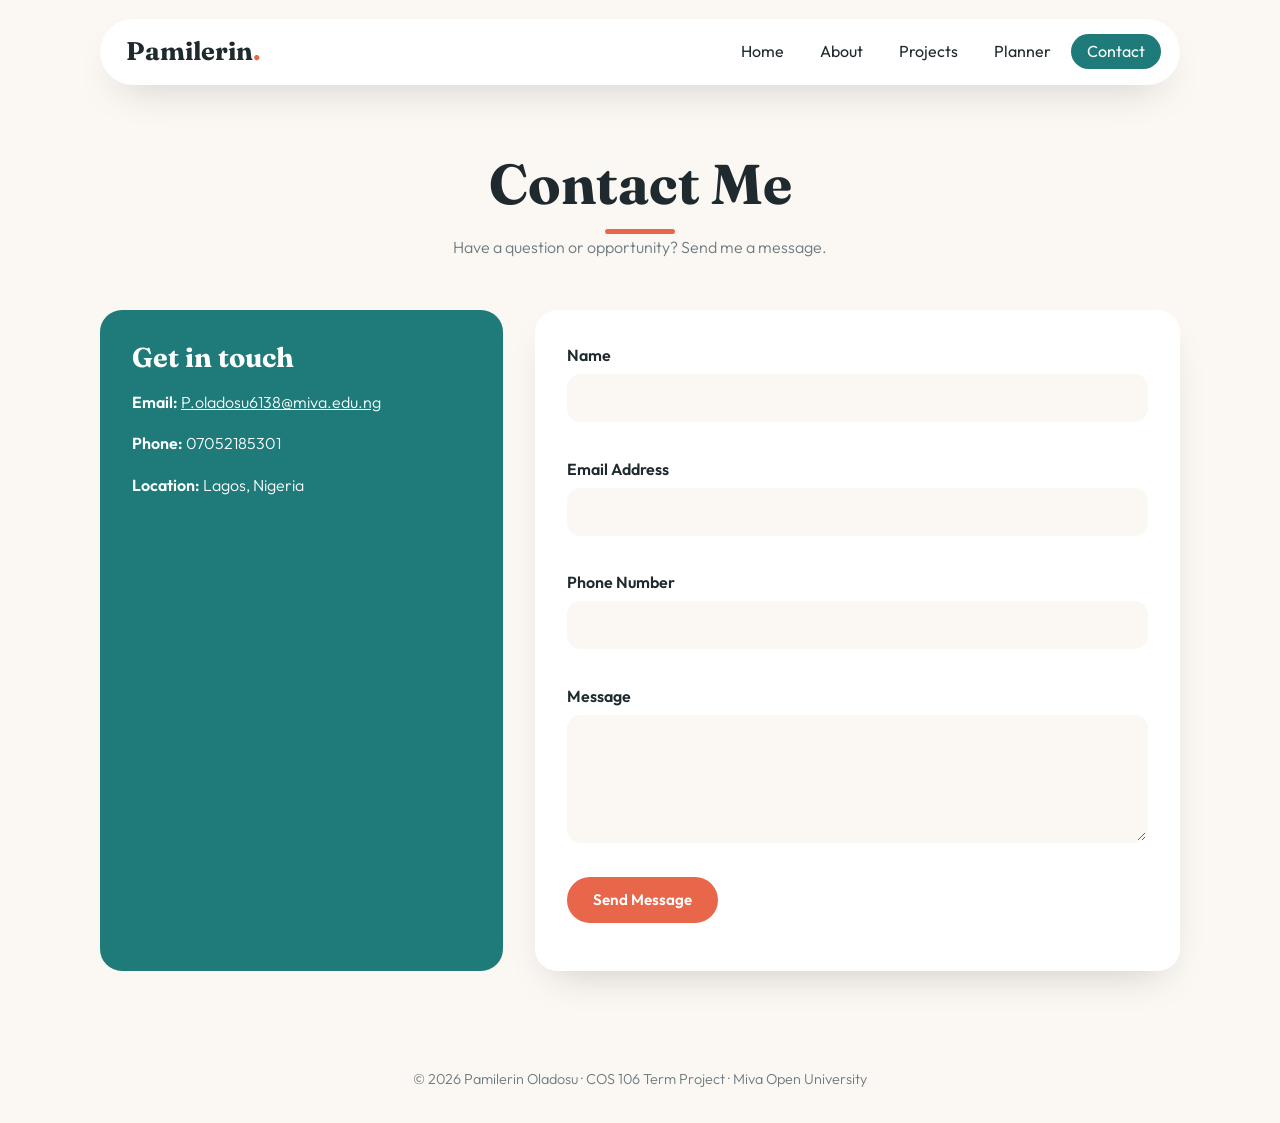
==== contact.html @ 0439f024 "first update on my portfolio" ====
<!DOCTYPE html>
<html lang="en">
<head>
  <meta charset="UTF-8">
  <meta name="viewport" content="width=device-width, initial-scale=1.0">
  <title>Contact | Pamilerin Oladosu</title>
  <meta name="description" content="Pamilerin Oladosu - Portfolio">
  <link rel="preconnect" href="https://fonts.googleapis.com">
  <link href="https://fonts.googleapis.com/css2?family=Fraunces:opsz,wght@9..144,400;9..144,700&family=Outfit:wght@300;400;600&display=swap" rel="stylesheet">
  <link rel="stylesheet" href="css/style.css">
</head>
<body>
  <header class="site-header">
    <nav class="navbar">
      <a href="index.html" class="logo">Pamilerin<span>.</span></a>
      <button class="nav-toggle" id="navToggle" aria-label="Toggle menu">&#9776;</button>
      <ul class="nav-links" id="navLinks"><li><a href="index.html">Home</a></li><li><a href="about.html">About</a></li><li><a href="projects.html">Projects</a></li><li><a href="planner.html">Planner</a></li><li><a href="contact.html" class="active">Contact</a></li></ul>
    </nav>
  </header>
  <main>
    <section class="page-head"><h1>Contact Me</h1><p>Have a question or opportunity? Send me a message.</p></section>
    <section class="contact-wrap">
      <aside class="contact-info">
        <h2>Get in touch</h2>
        <ul>
          <li><strong>Email:</strong> <a href="mailto:P.oladosu6138@miva.edu.ng">P.oladosu6138@miva.edu.ng</a></li>
          <li><strong>Phone:</strong> 07052185301</li>
          <li><strong>Location:</strong> Lagos, Nigeria</li>
        </ul>
      </aside>
      <form id="contactForm" class="contact-form" novalidate>
        <div class="field"><label for="name">Name</label><input id="name" name="name" type="text"><small class="error"></small></div>
        <div class="field"><label for="email">Email Address</label><input id="email" name="email" type="email"><small class="error"></small></div>
        <div class="field"><label for="phone">Phone Number</label><input id="phone" name="phone" type="tel"><small class="error"></small></div>
        <div class="field"><label for="message">Message</label><textarea id="message" name="message" rows="5"></textarea><small class="error"></small></div>
        <button type="submit" class="btn">Send Message</button>
        <p id="formSuccess" class="success" role="status"></p>
      </form>
    </section>
  </main>
  <footer class="site-footer">
    <p>&copy; <span id="year"></span> Pamilerin Oladosu &middot; COS 106 Term Project &middot; Miva Open University</p>
  </footer>
  <script src="js/script.js"></script>
</body>
</html>
---- css/style.css ----
/* User 2 – Light editorial "Coral & Teal" theme */
:root {
  --bg: #fbf7f2; --surface: #ffffff; --ink: #1f2a2e; --muted: #6b7a7f;
  --teal: #1f7a7a; --coral: #e8664a; --soft: #f1e6da; --danger: #c0392b; --ok: #1f7a7a;
  --radius: 22px; --shadow: 0 18px 40px -20px rgba(31,42,46,.25);
}
* { box-sizing: border-box; margin: 0; padding: 0; }
body { font-family: "Outfit", sans-serif; font-weight: 300; background: var(--bg); color: var(--ink); line-height: 1.7; min-height: 100vh; display: flex; flex-direction: column; }
main { flex: 1; width: min(1080px, 90%); margin: 0 auto; padding: 3rem 0 4rem; }
a { color: var(--teal); }
h1, h2, h3 { font-family: "Fraunces", serif; font-weight: 700; line-height: 1.15; }
h2 { font-size: 1.7rem; margin-bottom: 1rem; color: var(--teal); }
strong { font-weight: 600; }

/* Navigation */
.site-header { padding: 1.2rem 0; position: relative; }
.navbar { width: min(1080px, 90%); margin: 0 auto; display: flex; align-items: center; justify-content: space-between; background: var(--surface); padding: .7rem 1.2rem .7rem 1.6rem; border-radius: 99px; box-shadow: var(--shadow); }
.logo { font-family: "Fraunces", serif; font-size: 1.6rem; font-weight: 700; color: var(--ink); text-decoration: none; }
.logo span { color: var(--coral); }
.nav-links { list-style: none; display: flex; gap: .25rem; }
.nav-links a { color: var(--ink); text-decoration: none; padding: .45rem 1rem; border-radius: 99px; font-weight: 400; transition: background .25s, color .25s; }
.nav-links a:hover { background: var(--soft); }
.nav-links a.active { background: var(--teal); color: var(--surface); }
.nav-toggle { display: none; background: var(--soft); border: none; font-size: 1.3rem; width: 42px; height: 42px; border-radius: 50%; cursor: pointer; color: var(--ink); }

/* Buttons */
.btn-row { display: flex; gap: .8rem; flex-wrap: wrap; margin-top: 1.6rem; }
.btn { display: inline-block; background: var(--coral); color: var(--surface); border: 2px solid var(--coral); padding: .7rem 1.5rem; border-radius: 99px; font: 600 .95rem "Outfit", sans-serif; text-decoration: none; cursor: pointer; transition: transform .25s, background .25s, color .25s; }
.btn:hover { transform: scale(1.05); }
.btn-outline { background: transparent; color: var(--coral); }
.btn-outline:hover { background: var(--coral); color: var(--surface); }

/* Hero */
.hero { display: grid; grid-template-columns: 1fr 1.2fr; gap: 3.5rem; align-items: center; padding: 2rem 0; }
.hero-photo { order: -1; position: relative; animation: pop .9s ease both; }
.hero-photo::before { content: ""; position: absolute; inset: -18px 18px 18px -18px; background: var(--coral); border-radius: 50% 50% 40% 60% / 55% 45% 55% 45%; z-index: -1; animation: morph 8s ease-in-out infinite; }
.hero-photo img { width: 100%; height: auto; border-radius: 50% 50% 40% 60% / 55% 45% 55% 45%; display: block; }
.hero-text { animation: slideIn .9s ease both .2s; }
.eyebrow { text-transform: uppercase; letter-spacing: .2em; font-size: .8rem; color: var(--coral); font-weight: 600; }
.hero h1 { font-size: clamp(2.4rem, 5.5vw, 4.2rem); margin: .4rem 0; }
.tagline { font-family: "Fraunces", serif; font-style: italic; font-size: 1.3rem; color: var(--teal); }
.bio { color: var(--muted); margin-top: 1rem; max-width: 52ch; }

.highlights { display: flex; flex-wrap: wrap; gap: 1.2rem; margin: 4rem 0; }
.card { flex: 1 1 220px; background: var(--surface); padding: 1.8rem; border-radius: var(--radius); box-shadow: var(--shadow); transition: transform .3s; }
.card:nth-child(2) { background: var(--teal); color: var(--surface); }
.card:nth-child(2) h3, .card:nth-child(2) p { color: var(--surface); }
.card:hover { transform: rotate(-1.5deg) translateY(-4px); }
.card h3 { color: var(--coral); font-size: 1.5rem; }
.card p { color: var(--muted); }
.media-section { text-align: center; }
.media-section video { width: 100%; max-width: 720px; border-radius: var(--radius); box-shadow: var(--shadow); }
.media-section audio { width: 100%; max-width: 460px; }

/* Inner pages */
.page-head { text-align: center; margin-bottom: 3rem; animation: pop .7s ease both; }
.page-head h1 { font-size: clamp(2.2rem, 5vw, 3.5rem); }
.page-head h1::after { content: ""; display: block; width: 70px; height: 5px; background: var(--coral); border-radius: 9px; margin: .8rem auto 0; }
.page-head p { color: var(--muted); }
.block { background: var(--surface); border-radius: var(--radius); padding: 2rem; margin-bottom: 1.6rem; box-shadow: var(--shadow); }
.edu-table { width: 100%; border-collapse: separate; border-spacing: 0 .5rem; }
.edu-table th { text-align: left; padding: .5rem 1rem; color: var(--muted); font-weight: 600; font-size: .85rem; text-transform: uppercase; letter-spacing: .08em; }
.edu-table td { background: var(--bg); padding: .9rem 1rem; }
.edu-table td:first-child { border-radius: 12px 0 0 12px; font-weight: 600; }
.edu-table td:last-child { border-radius: 0 12px 12px 0; color: var(--coral); }
.skills { list-style: none; display: grid; grid-template-columns: repeat(auto-fit, minmax(220px, 1fr)); gap: 1.2rem; }
.skills li span { font-weight: 600; }
.bar { background: var(--soft); height: 12px; border-radius: 99px; overflow: hidden; margin-top: .3rem; }
.bar i { display: block; height: 100%; background: var(--teal); border-radius: 99px; animation: grow 1.5s cubic-bezier(.2,.8,.2,1) both; }
.hobbies { list-style: none; display: grid; grid-template-columns: repeat(auto-fit, minmax(180px, 1fr)); gap: .8rem; }
.hobbies li { background: var(--soft); padding: .9rem 1.1rem; border-radius: 14px; }
.hobbies li::before { content: "✦ "; color: var(--coral); }

/* Projects – zig-zag list */
.projects-grid { display: flex; flex-direction: column; gap: 2rem; }
.project-card { display: grid; grid-template-columns: 1fr 1fr; background: var(--surface); border-radius: var(--radius); overflow: hidden; box-shadow: var(--shadow); transition: transform .35s; }
.project-card:nth-child(even) img { order: 2; }
.project-card:hover { transform: translateY(-6px); }
.project-card img { width: 100%; height: 100%; min-height: 240px; object-fit: cover; transition: transform .6s; }
.project-card:hover img { transform: scale(1.06); }
.project-body { padding: 2rem; display: flex; flex-direction: column; justify-content: center; }
.project-body p { color: var(--muted); }
.stack { color: var(--coral) !important; font-weight: 600; margin-top: .5rem; }

/* Planner */
.planner { background: var(--surface); border-radius: var(--radius); padding: 2rem; box-shadow: var(--shadow); max-width: 760px; margin: 0 auto; }
.task-form { display: flex; gap: .7rem; flex-wrap: wrap; }
input, textarea { background: var(--bg); color: var(--ink); border: 2px solid transparent; border-radius: 14px; padding: .75rem 1rem; font: 400 1rem "Outfit", sans-serif; transition: border-color .25s; }
input:focus, textarea:focus { outline: none; border-color: var(--teal); }
#taskInput { flex: 1; min-width: 200px; }
.task-error, .error { color: var(--danger); font-size: .85rem; min-height: 1.2em; display: block; }
.task-stats { display: flex; justify-content: space-between; align-items: center; flex-wrap: wrap; gap: .5rem; margin: 1rem 0; color: var(--muted); }
.filters { display: flex; background: var(--bg); border-radius: 99px; padding: 4px; }
.filters button { background: none; border: none; padding: .35rem .9rem; border-radius: 99px; cursor: pointer; font: inherit; color: var(--muted); transition: background .2s; }
.filters button.active { background: var(--surface); color: var(--teal); font-weight: 600; box-shadow: 0 2px 8px rgba(0,0,0,.08); }
.task-list { list-style: none; display: grid; gap: .6rem; }
.task-item { display: flex; align-items: center; gap: .9rem; background: var(--bg); padding: .9rem 1.1rem; border-radius: 16px; animation: pop .35s ease both; transition: opacity .3s; }
.task-item input { accent-color: var(--teal); width: 20px; height: 20px; }
.task-text { flex: 1; font-weight: 400; }
.task-item.done { opacity: .55; }
.task-item.done .task-text { text-decoration: line-through; }
.task-date { color: var(--coral); }
.delete-btn { background: var(--surface); border: none; color: var(--danger); padding: .35rem .9rem; border-radius: 99px; cursor: pointer; font: inherit; transition: background .2s, color .2s; }
.delete-btn:hover { background: var(--danger); color: var(--surface); }
.empty { color: var(--muted); text-align: center; padding: 1.5rem; font-style: italic; }

/* Contact */
.contact-wrap { display: grid; grid-template-columns: 1fr 1.6fr; gap: 2rem; }
.contact-info { background: var(--teal); color: var(--surface); border-radius: var(--radius); padding: 2rem; }
.contact-info h2, .contact-info a { color: var(--surface); }
.contact-info ul { list-style: none; display: grid; gap: .9rem; }
.contact-form { background: var(--surface); border-radius: var(--radius); padding: 2rem; box-shadow: var(--shadow); }
.field { display: flex; flex-direction: column; gap: .3rem; margin-bottom: .8rem; }
.field label { font-weight: 600; }
.invalid { border-color: var(--danger) !important; }
.success { color: var(--ok); font-weight: 600; margin-top: 1rem; }

.site-footer { text-align: center; padding: 2rem; color: var(--muted); font-size: .9rem; }

@keyframes pop { from { opacity: 0; transform: scale(.94); } to { opacity: 1; transform: none; } }
@keyframes slideIn { from { opacity: 0; transform: translateX(30px); } to { opacity: 1; transform: none; } }
@keyframes grow { from { width: 0; } }
@keyframes morph { 50% { border-radius: 40% 60% 55% 45% / 45% 55% 45% 55%; } }

/* Responsive */
@media (max-width: 820px) {
  .nav-toggle { display: block; }
  .nav-links { display: none; position: absolute; top: calc(100% - .4rem); left: 5%; right: 5%; flex-direction: column; background: var(--surface); padding: 1rem; border-radius: var(--radius); box-shadow: var(--shadow); z-index: 10; }
  .nav-links.open { display: flex; }
  .hero, .contact-wrap, .project-card { grid-template-columns: 1fr; }
  .hero-photo { max-width: 300px; margin: 0 auto; }
  .project-card:nth-child(even) img { order: 0; }
  .task-item { flex-wrap: wrap; }
}
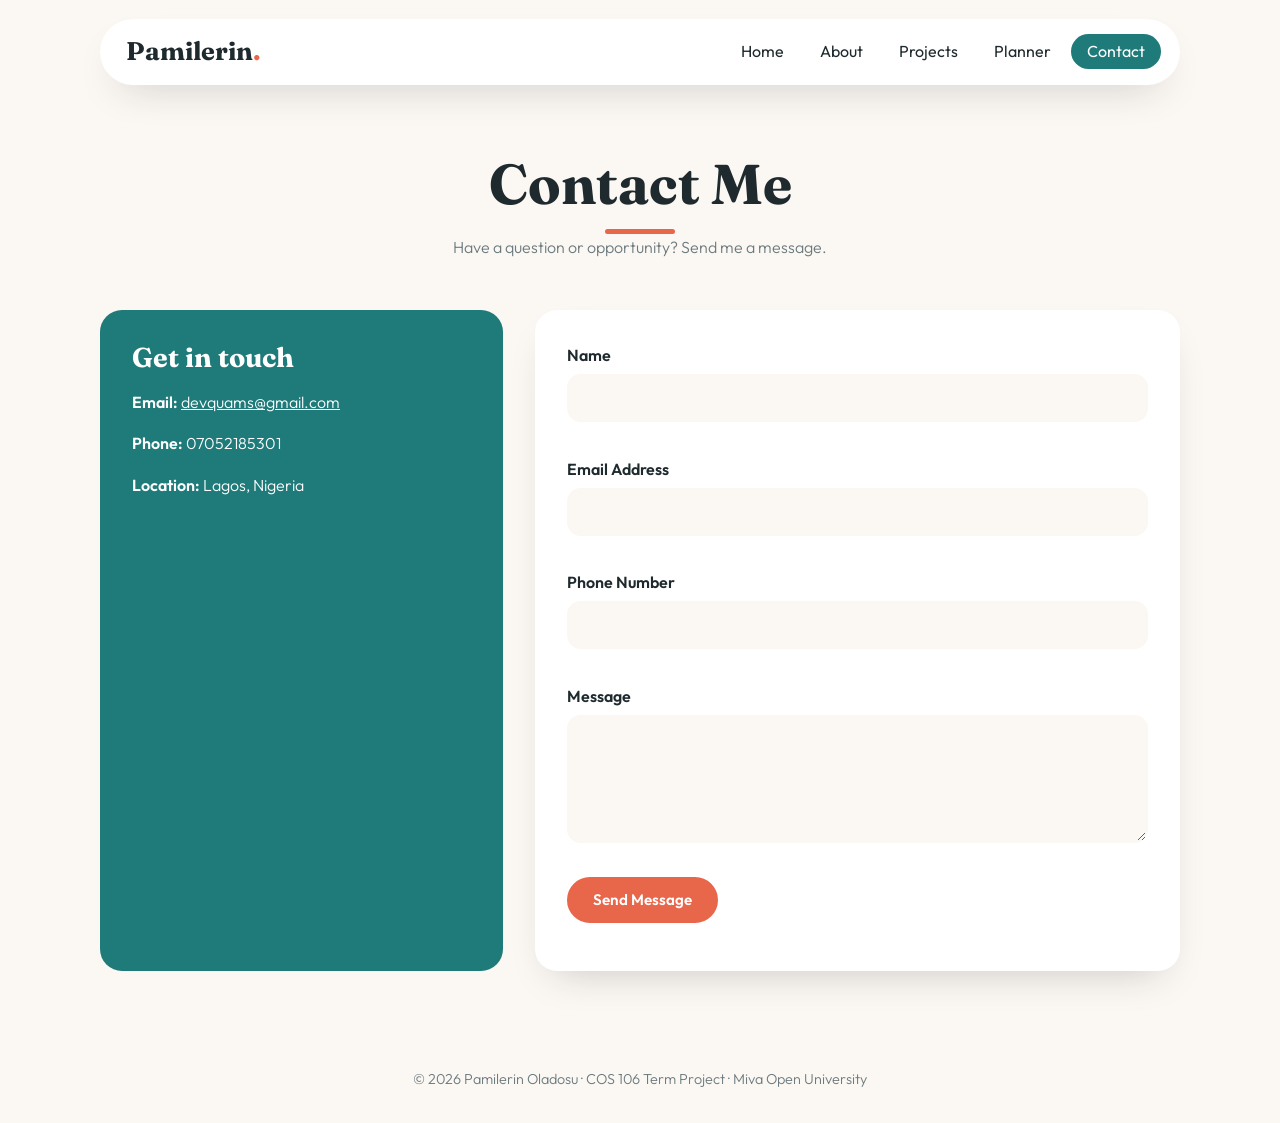
==== commit 4efbed97: "form update" ====
--- a/contact.html
+++ b/contact.html
@@ -23,12 +23,15 @@
       <aside class="contact-info">
         <h2>Get in touch</h2>
         <ul>
-          <li><strong>Email:</strong> <a href="mailto:P.oladosu6138@miva.edu.ng">P.oladosu6138@miva.edu.ng</a></li>
+          <!-- <li><strong>Email:</strong> <a href="mailto:P.oladosu6138@miva.edu.ng">P.oladosu6138@miva.edu.ng</a></li> -->
+          <li><strong>Email:</strong> <a href="mailto:devquams@gmail.com">devquams@gmail.com</a></li>
           <li><strong>Phone:</strong> 07052185301</li>
           <li><strong>Location:</strong> Lagos, Nigeria</li>
         </ul>
       </aside>
-      <form id="contactForm" class="contact-form" novalidate>
+      <!-- <form id="contactForm" class="contact-form" novalidate> -->
+        <!-- <form id="contactForm" class="contact-form" action="https://formsubmit.co/P.oladosu6138@miva.edu.ng" method="POST"> -->
+        <form id="contactForm" class="contact-form" action="https://formsubmit.co/devquams@gmail.com" method="POST">
         <div class="field"><label for="name">Name</label><input id="name" name="name" type="text"><small class="error"></small></div>
         <div class="field"><label for="email">Email Address</label><input id="email" name="email" type="email"><small class="error"></small></div>
         <div class="field"><label for="phone">Phone Number</label><input id="phone" name="phone" type="tel"><small class="error"></small></div>
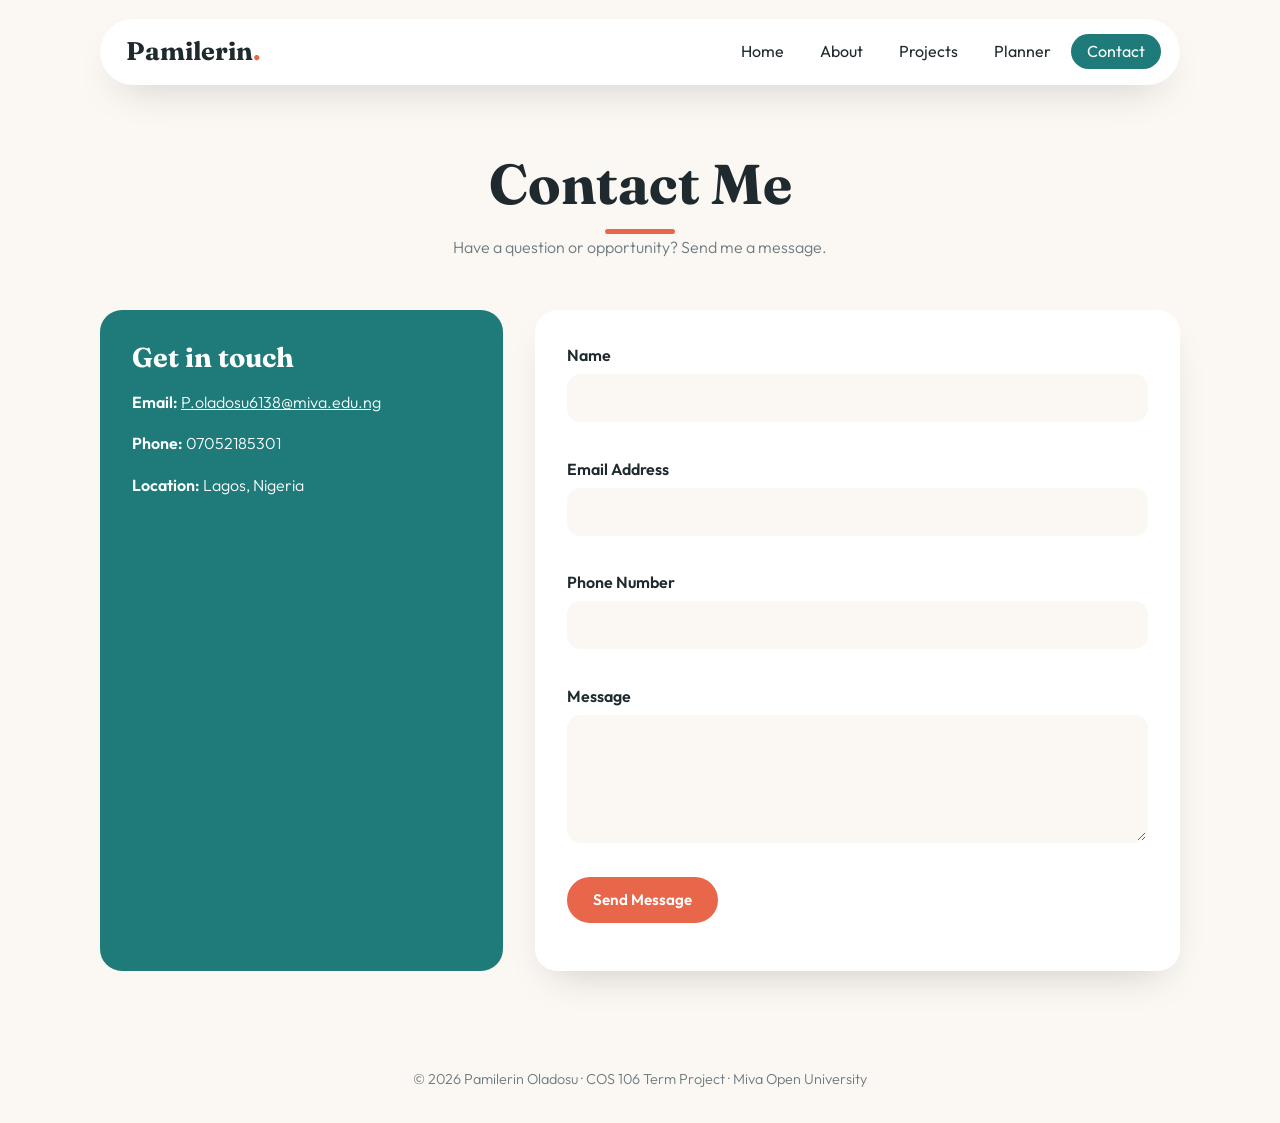
==== commit 3646bc37: "form update properly" ====
--- a/contact.html
+++ b/contact.html
@@ -23,15 +23,13 @@
       <aside class="contact-info">
         <h2>Get in touch</h2>
         <ul>
-          <!-- <li><strong>Email:</strong> <a href="mailto:P.oladosu6138@miva.edu.ng">P.oladosu6138@miva.edu.ng</a></li> -->
-          <li><strong>Email:</strong> <a href="mailto:devquams@gmail.com">devquams@gmail.com</a></li>
+          <li><strong>Email:</strong> <a href="mailto:P.oladosu6138@miva.edu.ng">P.oladosu6138@miva.edu.ng</a></li>
           <li><strong>Phone:</strong> 07052185301</li>
           <li><strong>Location:</strong> Lagos, Nigeria</li>
         </ul>
       </aside>
-      <!-- <form id="contactForm" class="contact-form" novalidate> -->
-        <!-- <form id="contactForm" class="contact-form" action="https://formsubmit.co/P.oladosu6138@miva.edu.ng" method="POST"> -->
-        <form id="contactForm" class="contact-form" action="https://formsubmit.co/devquams@gmail.com" method="POST">
+
+      <form id="contactForm" class="contact-form" action="https://formsubmit.co/P.oladosu6138@miva.edu.ng" method="POST">
         <div class="field"><label for="name">Name</label><input id="name" name="name" type="text"><small class="error"></small></div>
         <div class="field"><label for="email">Email Address</label><input id="email" name="email" type="email"><small class="error"></small></div>
         <div class="field"><label for="phone">Phone Number</label><input id="phone" name="phone" type="tel"><small class="error"></small></div>
